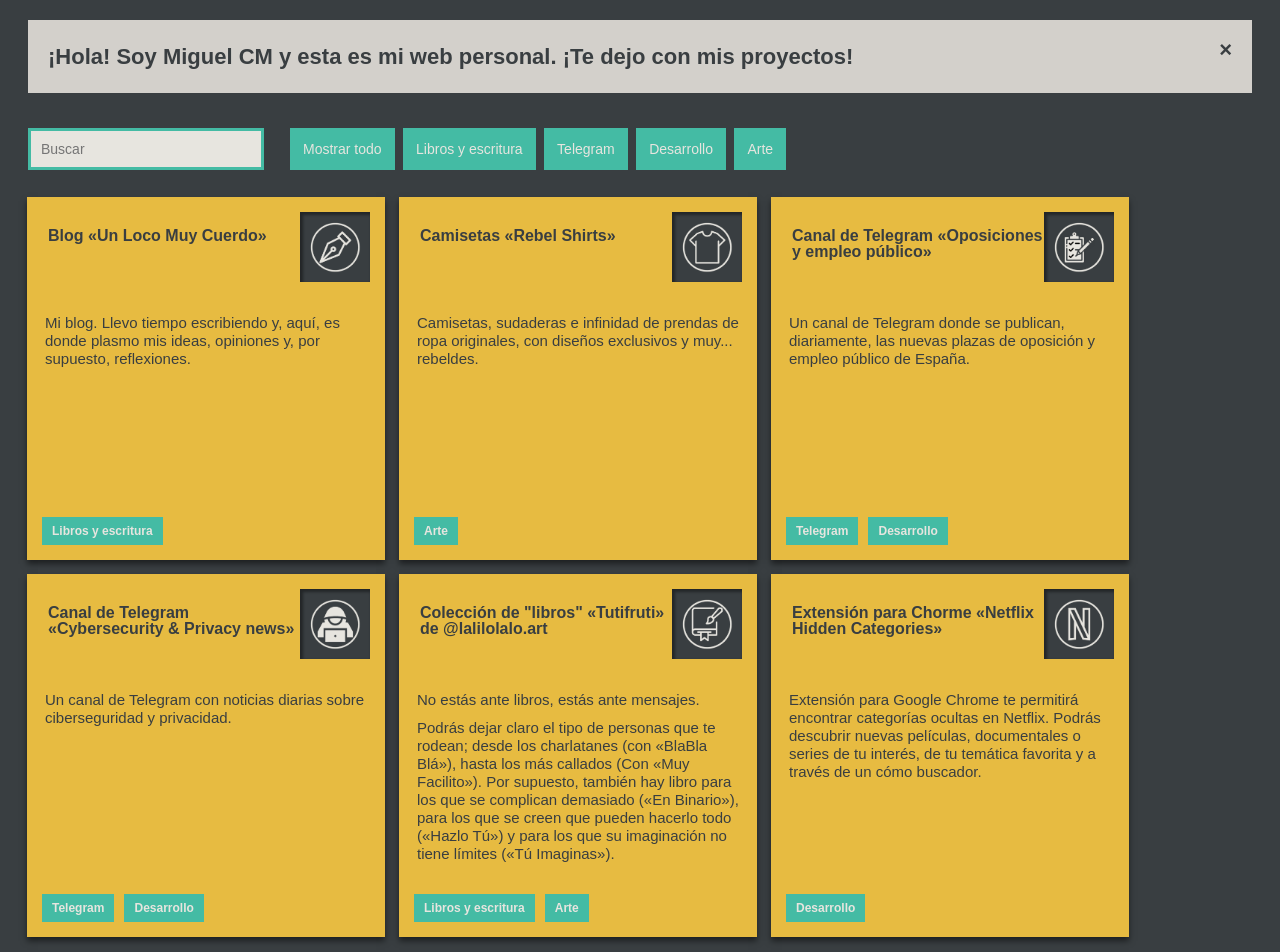
==== index.html @ f56b9d24 "Update index.html" ====
<!doctype html>

<html lang="en">
	<head>
	  	<meta charset="utf-8">
		<meta name="viewport" content="width=device-width, initial-scale=1">
		<title>Miguel CM</title>
		<meta name="description" content="Miguel CM's personal website.">
		<meta name="author" content="Miguel CM">

		<link rel="apple-touch-icon" sizes="57x57" href="assets/images/ico/apple-icon-57x57.png">
		<link rel="apple-touch-icon" sizes="60x60" href="assets/images/ico/apple-icon-60x60.png">
		<link rel="apple-touch-icon" sizes="72x72" href="assets/images/ico/apple-icon-72x72.png">
		<link rel="apple-touch-icon" sizes="76x76" href="assets/images/ico/apple-icon-76x76.png">
		<link rel="apple-touch-icon" sizes="114x114" href="assets/images/ico/apple-icon-114x114.png">
		<link rel="apple-touch-icon" sizes="120x120" href="assets/images/ico/apple-icon-120x120.png">
		<link rel="apple-touch-icon" sizes="144x144" href="assets/images/ico/apple-icon-144x144.png">
		<link rel="apple-touch-icon" sizes="152x152" href="assets/images/ico/apple-icon-152x152.png">
		<link rel="apple-touch-icon" sizes="180x180" href="assets/images/ico/apple-icon-180x180.png">
		<link rel="icon" type="image/png" sizes="192x192"  href="assets/images/ico/android-icon-192x192.png">
		<link rel="icon" type="image/png" sizes="32x32" href="assets/images/ico/favicon-32x32.png">
		<link rel="icon" type="image/png" sizes="96x96" href="assets/images/ico/favicon-96x96.png">
		<link rel="icon" type="image/png" sizes="16x16" href="assets/images/ico/favicon-16x16.png">
		<link rel="stylesheet" href="assets/css/styles.css">
		<link rel="stylesheet" href="assets/css/responsive.css">
		
		<!-- Global site tag (gtag.js) - Google Analytics -->
		<script async src="https://www.googletagmanager.com/gtag/js?id=G-SJKFSLFCMH"></script>
		<script>
		  	window.dataLayer = window.dataLayer || [];
		  	function gtag(){dataLayer.push(arguments);}
		  	gtag('js', new Date());
		  	gtag('config', 'G-SJKFSLFCMH');
		</script>
	</head>

	<body>
	  
		<!-- Top Alert  -->
		<div class="alert info"> <span class="closebtn">&times;</span>  <strong>¡Hola! Soy Miguel CM y esta es mi web personal. ¡Te dejo con mis proyectos!</strong> </div>
	
		<!-- Filtter Button -->
		<div class="container-btn">
			<div class="searchbar">
				<div class="search">
					<input type="text" id="searchinput" onkeyup="searchFunction()" placeholder="Buscar">
				</div>
			</div>
		  
			<div class="buttons">
				<div class="btn-group">
					<button class="button btn-1 btn-2 active" onclick="filterSelection('all')"> Mostrar todo</button>
					<button class="button btn-2" onclick="filterSelection('Libros')"> Libros y escritura</button>
					<button class="button btn-1" onclick="filterSelection('Telegram')"> Telegram</button>
					<!--<button class="button btn-2" onclick="filterSelection('RRSS')"> Redes sociales</button>-->
					<!--<button class="button btn-1 btn-2" onclick="filterSelection('Foto')"> Fotografía</button>-->
					<!--<button class="button" onclick="filterSelection('Docencia')"> Docencia</button>-->
					<button class="button btn-1 btn-2" onclick="filterSelection('Dev')"> Desarrollo</button>
					<button class="button btn-1 btn-2" onclick="filterSelection('Art')"> Arte</button>
					<!--<button class="button" onclick="filterSelection('Otros')"> Otros</button>-->
				</div>
			</div>
		</div>
				
		<!-- Content Card -->
		<div class="container"> 
				
			<a href="http://unlocomuycuerdo.tumblr.com/" target="_blank">
				<div class="item filterDiv Libros">
					<div class="content">
						<div class="imgframe"><img src="assets/images/libros-pluma.png"alt="Flickr Creative Commons"></div>
						<div class="titlediv"><span class="title">Blog «Un Loco Muy Cuerdo»</span></div>
						<p>Mi blog. Llevo tiempo escribiendo y, aquí, es donde plasmo mis ideas, opiniones y, por supuesto, reflexiones.</p>
						</br>
						<div class="tag"><span class="type">Libros y escritura</span></div>
					</div>
			  </div>
			</a> 
				
			<a href="https://www.latostadora.com/rebelshirts/" target="_blank">
				<div class="item filterDiv Art">
					<div class="content">
						<div class="imgframe"><img src="assets/images/other-tshirt.png"alt="GraphicBurger"></div>
						<div class="titlediv"><span class="title">Camisetas «Rebel Shirts»</span></div>
						<p>Camisetas, sudaderas e infinidad de prendas de ropa originales, con diseños exclusivos y muy... rebeldes.</p>
						</br>
						<div class="tag"><span class="type">Arte</span></div>
					</div>
				</div>
			</a> 
				
			<a href="https://t.me/oposicionesES" target="_blank">
				<div class="item filterDiv Telegram Dev">
					<div class="content">
						<div class="imgframe"><img src="assets/images/tg-oposicionesES.png"alt="iconmonstr"></div>
						<div class="titlediv"><span class="title">Canal de Telegram «Oposiciones y empleo público»</span></div>
						<p>Un canal de Telegram donde se publican, diariamente, las nuevas plazas de oposición y empleo público de España.</p>
						</br>
						<div class="tag"><span class="type">Telegram</span><span class="type">Desarrollo</span></div>
					</div>
				</div>
			</a> 

			<a href="https://t.me/cibsecurity" target="_blank">
				<div class="item filterDiv Telegram Dev">
					<div class="content">
						<div class="imgframe"><img src="assets/images/tg-cibsecurity.png"alt="Life of Vids"></div>
						<div class="titlediv"><span class="title">Canal de Telegram «Cybersecurity & Privacy news»</span></div>
						<p>Un canal de Telegram con noticias diarias sobre ciberseguridad y privacidad.</p>
						</br>
						<div class="tag"><span class="type">Telegram</span><span class="type">Desarrollo</span></div>
					</div>
				</div>
			</a> 

			<a href="https://www.amazon.es/s?i=stripbooks&rh=p_27%3ALalilolalo+Art" target="_blank">
				<div class="item filterDiv Libros">
					<div class="content">
						<div class="imgframe"><img src="assets/images/libros-art.png"alt="iconmonstr"></div>
						<div class="titlediv"><span class="title">Colección de "libros" «Tutifruti» de @lalilolalo.art</span></div>
						<p>
							No estás ante libros, estás ante mensajes.
						</p>
						<p>
							Podrás dejar claro el tipo de personas que te rodean; desde los charlatanes (con «BlaBla Blá»), hasta los más callados (Con «Muy Facilito»). Por supuesto, también hay libro para los que se complican demasiado («En Binario»), para los que se creen que pueden hacerlo todo («Hazlo Tú») y para los que su imaginación no tiene límites («Tú Imaginas»).
						</p>
						</br>
						<div class="tag"><span class="type">Libros y escritura</span><span class="type">Arte</span></div>
					</div>
				</div>
			</a>

			<a href="https://chrome.google.com/webstore/detail/netflix-hidden-categories/hdanhaedakbkjeomofnnmbfakoipopdn" target="_blank">
				<div class="item filterDiv Dev">
					<div class="content">
						<div class="imgframe"><img src="assets/images/dev-netflix.png"alt="iconmonstr"></div>
						<div class="titlediv"><span class="title">Extensión para Chorme «Netflix Hidden Categories»</span></div>
						<p>Extensión para Google Chrome te permitirá encontrar categorías ocultas en Netflix. Podrás descubrir nuevas películas, documentales o series de tu interés, de tu temática favorita y a través de un cómo buscador.</p>
						</br>
						<div class="tag"><span class="type">Desarrollo</span></div>
					</div>
				</div>
			</a> 

			<!--
			<a href="https://twitter.com/mglclv" target="_blank">
				<div class="item filterDiv RRSS Docencia">
					<div class="content">
						<div class="imgframe"><img src="assets/images/rrss-twitter.png"alt="Life of Pix"></div>
						<div class="titlediv"><span class="title">Twitter personal</span></div>
						<p>En Twitter hablo sobre ciberseguridad, docencia y cosas interesantes. ¡No te lo pierdas!</p>
						</br>
						<div class="tag"><span class="type">Redes sociales</span><span class="type">Docencia</span></div>
					</div>
				</div>
			</a> 
			
			<a href="https://www.instagram.com/miguelcm/" target="_blank">
				<div class="item filterDiv RRSS Foto">
					<div class="content">
						<div class="imgframe"><img src="assets/images/rrss-instagram.png"alt="YouTube Audio Library"></div>
						<div class="titlediv"><span class="title">Instagram personal</span></div>
						<p>Me gusta mucho la fotografía y escribir, así que en él podrás encontrar una combinación de ambas.</p>
						</br>
						<div class="tag"><span class="type">Redes sociales</span><span class="type">Fotografía</span></div>
					</div>
				</div>
			</a>
			
			<a href="https://github.com/migcm" target="_blank">
				<div class="item filterDiv RRSS Dev">
					<div class="content">
						<div class="imgframe"><img src="assets/images/dev-github.png"alt="YouTube Audio Library"></div>
						<div class="titlediv"><span class="title">Github personal</span></div>
						<p>En Github es donde cuelgo algunos desarrollos. Por ahora, pocos y no muy interesantes, pero... ¡dadme tiempo!</p>
						</br>
						<div class="tag"><span class="type">Redes sociales</span><span class="type">Desarrollo</span></div>
					</div>
				</div>
			</a>
			--> 
	  
		</div>
		<!-- /container -->
		
		<script src="https://ajax.googleapis.com/ajax/libs/jquery/1.9.1/jquery.min.js"></script>
		<script src="assets/js/scripts.js"></script>
	</body>
</html>
---- assets/css/styles.css ----
body {
    font-family: 'Open Sans', sans-serif;
    font-weight: 400;
    line-height: 1.5;
    max-width: 100%;
    overflow: scroll;
	background-color: #393E41;
}
.searchbar .search {
    display: inline-block;
    border: 0px solid #e7e5df;
    padding: 0px;
    transition: all 0.15s ease;
	margin-left: -5px;
	margin-right: 30px;
}
.searchbar input[type=text] {
    font-size: 14px;
    border: 3px solid #44bba4;
    padding: 10px;
    width: 15em;
	margin: 10px 2px 0 0;
	background-color: #e7e5df;
	color: #393e41;
}

/* ##### Buttons ##### */
.btn-group .button {
    background-color: #44bba4;
    color: #e7e5df;
    padding: 12px;
    text-align: center;
    display: inline-block;
    font-size: 14px;
    font-weight: 500;
    cursor: pointer;
    transition: all 0.15s ease;
    border: 1px solid #44bba4;
    margin: 10px 10px 0px -6px;
}
.btn-group {
    display: inline-block;
}
.btn-group .button:hover {
    background-color: #393e41;
    color: #e7e5df;
}
.btn-group .button:active, .btn-group .button:focus {
    background-color: #393e41;
    color: #e7e5df;
}
/* ##### Boxen ##### */
.container {
    display: flex;
    flex-wrap: wrap;
	margin-left: 12px;
}

.container-btn {
    margin: 20px 20px 20px 20px;
    display: flex;
    flex-wrap: wrap;
}
.item {
    max-width: 338px;
    min-height: 338px;
    background-color: #e7bb41;
    float: left;
    margin: 7px;
    position: relative;
    box-shadow: 0px 4px 6px 0 rgba(0,0,0,0.5);
    transition: 0.3s;
    padding: 15px 15px 10px 5px;
	background-color: #E7BB41;
}
.imgframe {
    display: inline-block;
    position: relative;
    width: 70px;
    height: 70px;
    overflow: hidden;
    background: #393e41;
    float: right;
-webkit-box-shadow: inset 2px 2px 3px 1px rgba(0,0,0,0.40);
-moz-box-shadow: inset 2px 2px 3px 1px rgba(0,0,0,0.40);
box-shadow: inset 2px 2px 3px 1px rgba(0,0,0,0.40);
}
.imgframe img {
    width: 75%;
    height: auto;
    position: absolute;
    left: 50%;
    top: 50%;
    -webkit-transform: translate(-50%, -50%);
    -moz-transform: translate(-50%, -50%);
    -ms-transform: translate(-50%, -50%);
    transform: translate(-50%, -50%);
}
.item:hover {
    box-shadow: 0 20px 20px 0 rgba(0,0,0,0.5);
}
.titlediv {
    min-height: 70px;
    display: block;
    line-height: 1em;
    margin: 1em;
}
.title {
    font-size: 1em;
    font-weight: 900;
    color: #393e41;
}
.type {
    font-size: 12px;
    font-weight: 700;
    margin-left: 10px;
    padding: 5px 10px;
    display: inline-block;
    position: flex;
    color: #e7e5df;
    border:0px solid #44bba4;
    background-color: #44bba4;
	transition: opacity 0.6s;
}
.tag {
    bottom: 15px;
    position: absolute;
}
/* ##### Typografie ##### */

p {
    margin: 10px 3px 3px 13px;
    font-size: 15px;
    color: #393e41;
    line-height: 18px;
}
/* ##### Filter ##### */
.filterDiv {
    display: none;
}
.show {
    display: flex;
}
.container-btn {
    margin: 0 0 20px 25px;
    display: flex;
    flex-wrap: wrap;
}
.vl {
    border-left: 1px solid lightgrey;
    height: 30px;
    margin: auto 20px;
	color: #d3d0cb;
	background-color: #d3d0cb;
}

/*top alert*/
.alert {
  padding: 20px;
  background-color: #E7BB41;
  color: #393e41;
  opacity: 1;
  font-size: 22px;
  transition: opacity 0.6s;
  margin: 20px 20px 25px 20px;
}
.alert.info {background-color: #d3d0cb;}
.closebtn {
  margin-left: 20px;
  color: #393e41;
  font-weight: bold;
  float: right;
  font-size: 22px;
  line-height: 20px;
  cursor: pointer;
  transition: 0.3s;
}
.img-alert{
	width: 30px;
}

.closebtn:hover {
  color: #393e41;
}
---- assets/css/responsive.css ----
/********************************************************/
/* Max-Width 1200PX     *********************************/
/********************************************************/
@media (max-width: 1200px) {
    /*Start Filter Button */
    .container-btn {
        display: block;
        margin: auto 20px;
        overflow: hidden;
    }

    .searchbar .search {
        display: flex;
        margin: 0px;
        text-align: center;
    }

    .searchbar input[type=text] {
        width: 100%;
        margin: 0;
    }

    .btn-group .button {
        padding: 10px;
        font-size: 14px;
        width: 32%;
        display: block;
        margin-left: 0px;
        float: left;
        margin-right: 0px;
    }

    .btn-group .button.btn-2 {
        margin-right: 2%;
    }

    .btn-group {
        display: block;
        margin-top: 10px;
    }
    /*End Filter Button */

    /* Start Content Card */
    .container {
        display: block;
        margin-left: 0;
        margin-top: 20px;
    }

    .item.filterDiv {
        max-width: 45%;
        min-height: 250px;
        margin: 10px;
        margin-left: 2%;
        margin-bottom: 20px;
    }

    /* End Content Card */

}


/********************************************************/
/* Min-Width 993PX     **********************************/
/********************************************************/
@media (min-width: 992px) {

}



/********************************************************/
/* Max-Width 991PX     **********************************/
/********************************************************/
@media (max-width: 991px) {

    /*Start Filter Button */
    .container-btn {
        display: block;
        margin: auto 20px;
        overflow: hidden;
    }

    .searchbar .search {
        display: flex;
        margin: 0px;
        text-align: center;
    }

    .searchbar input[type=text] {
        width: 100%;
        margin: 0;
    }

    .btn-group .button {
        padding: 10px;
        font-size: 14px;
        width: 32%;
        display: block;
        margin-left: 0px;
        float: left;
        margin-right: 0px;
    }

    .btn-group .button.btn-2 {
        margin-right: 2%;
    }

    .btn-group {
        display: block;
        margin-top: 10px;
    }
    /*End Filter Button */

    /* Start Content Card */
    .container {
        display: block;
        margin-left: 0;
        margin-top: 20px;
    }

    .item.filterDiv {
        max-width: 43%;
        min-height: 250px;
        margin: 10px;
        margin-left: 3%;
        margin-bottom: 20px;
    }

    /* End Content Card */


}


/********************************************************/
/* Max-Width 767PX     **********************************/
/********************************************************/
@media (max-width: 767px) {

 
    /*Start Filter Button */
    .container-btn {
        display: block;
        margin: auto 20px;
        overflow: hidden;
    }

    .searchbar .search {
        display: flex;
        margin: 0px;
        text-align: center;
    }

    .searchbar input[type=text] {
        width: 100%;
        margin: 0;
    }

    .btn-group .button {
        padding: 10px;
        font-size: 14px;
        width: 32%;
        display: block;
        margin-left: 0px;
        float: left;
        margin-right: 0px;
    }

    .btn-group .button.btn-2 {
        margin-right: 2%;
    }

    .btn-group {
        display: block;
        margin-top: 10px;
    }
    /*End Filter Button */

    /* Start Content Card */
    .container {
        display: block;
        margin-left: 0;
        margin-top: 20px;
    }

    .item.filterDiv {
        max-width: 41%;
        min-height: 280px;
        margin: 10px;
        margin-left: 3%;
        margin-bottom: 20px;
    }

    /* End Content Card */
	
}



/********************************************************/
/* Max-Width 576PX     **********************************/
/********************************************************/
@media (max-width: 576px) {
    
    /*Start Top Alert */
    .alert.info {
    }

    .alert {
        padding: 15px;
        font-size: 20px;
        margin: 20px;
    }

    .closebtn {
        font-size: 30px;
        line-height: 16px;
        margin-top: 5px;
    }
    /* End Top Alert */

    /*Start Filter Button */
    .container-btn {
        display: block;
        margin: auto 20px;
    }

    .searchbar .search {
        display: flex;
        margin: 0px;
        text-align: center;
    }

    .searchbar input[type=text] {
        width: 100%;
        margin: 0;
        padding: 15px;
    }

    .btn-group .button {
        padding: 14px 0;
        font-size: 15px;
        width: 48%;
        display: block;
        margin-left: 0px;
        float: left;
        margin-right: 0px;
    }

    .btn-group .button.btn-1 {
        margin-right: 4%!important;
    }

    .btn-group .button.btn-2 {
        margin-right: 0%;
    }

    .btn-group {
        display: block;
        margin-top: 10px;
    }
    /*End Filter Button */

    /* Start Content Card */
    .container {
        display: block;
        margin-left: 0;
    }

    .item.filterDiv {
        margin: 10px 20px;
        max-width: 100%;
        min-height: 100%;
    }

    .tag {
        bottom: 10px;
        position: relative;
    }

    .type {
        padding: 10px 10px;
        font-size: 14px;
    }

    /* .imgframe img {
        width: 60%;
    }

    .imgframe {
        width: 60px;
        height: 60px;
    } */

    .titlediv {
        min-height: 60px;
    }

    .item.filterDiv.Libros{
        margin-top: 20px;
    }

    p {
        font-size: 17px;
        line-height: 22px;
    }

    .title {
        font-size: 20px;
    }

    /* End Content Card */

}
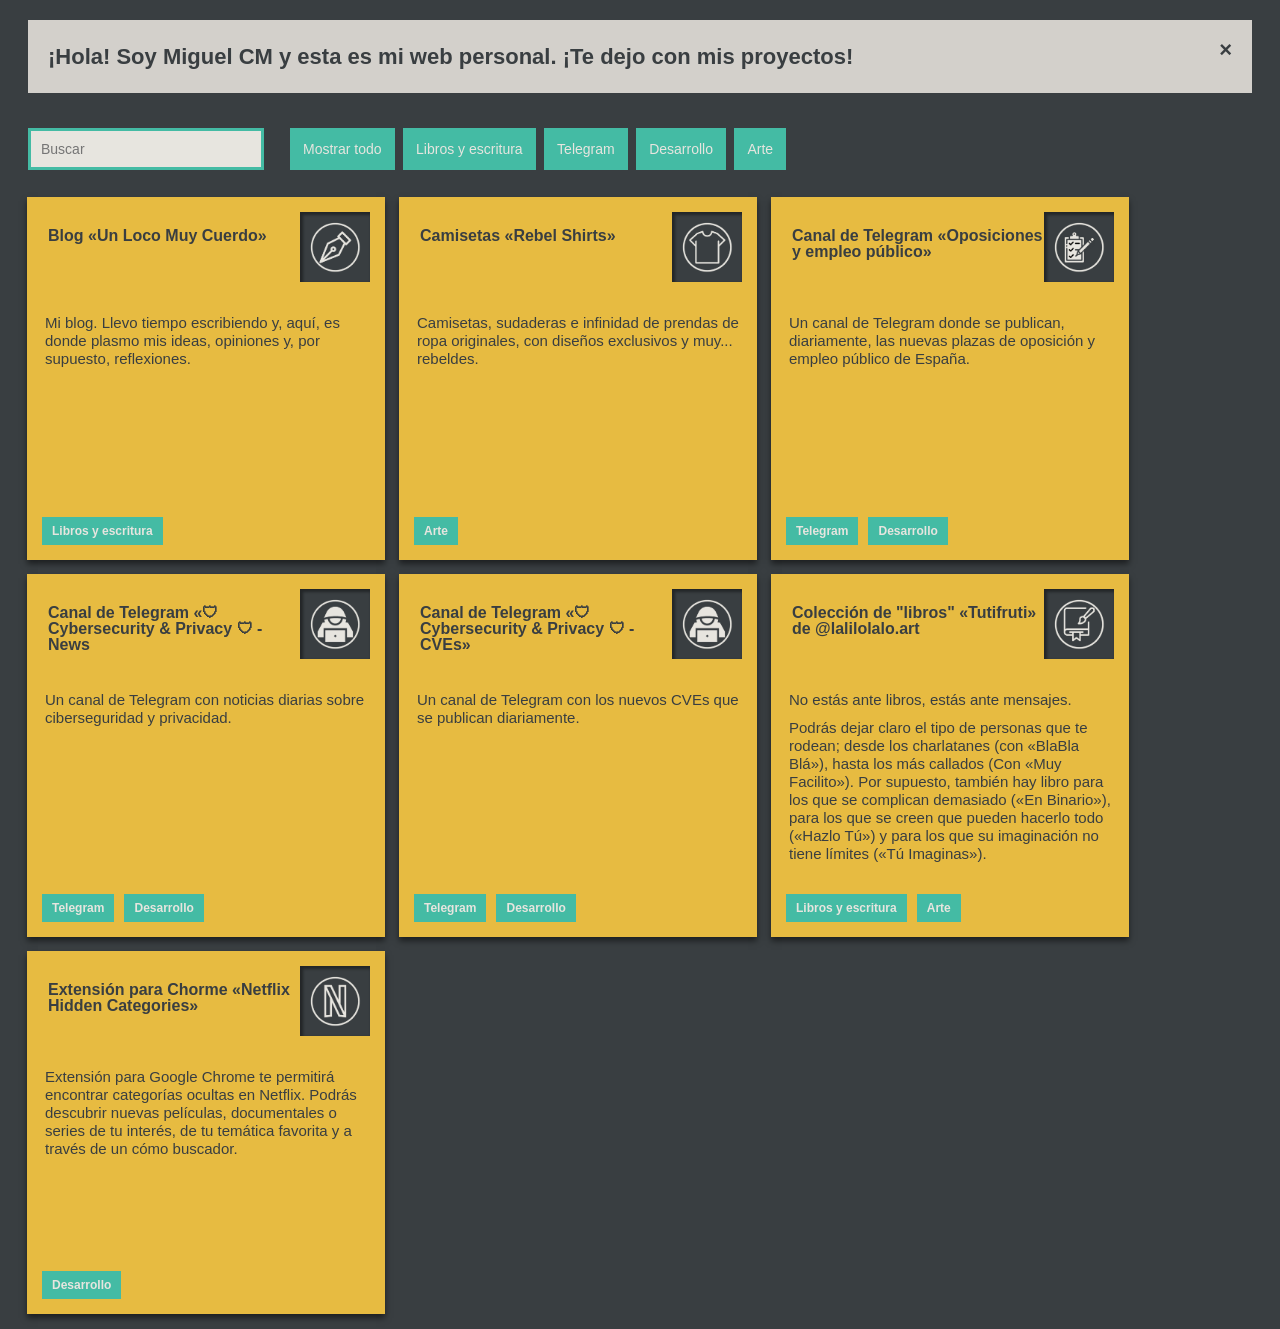
==== commit 31a056cd: "Updated" ====
--- a/index.html
+++ b/index.html
@@ -105,13 +105,25 @@
 				<div class="item filterDiv Telegram Dev">
 					<div class="content">
 						<div class="imgframe"><img src="assets/images/tg-cibsecurity.png"alt="Life of Vids"></div>
-						<div class="titlediv"><span class="title">Canal de Telegram «Cybersecurity & Privacy news»</span></div>
+						<div class="titlediv"><span class="title">Canal de Telegram «🛡 Cybersecurity & Privacy 🛡 - News</span></div>
 						<p>Un canal de Telegram con noticias diarias sobre ciberseguridad y privacidad.</p>
 						</br>
 						<div class="tag"><span class="type">Telegram</span><span class="type">Desarrollo</span></div>
 					</div>
 				</div>
 			</a> 
+
+			<a href="https://t.me/cibsecurity_CVEs" target="_blank">
+				<div class="item filterDiv Telegram Dev">
+					<div class="content">
+						<div class="imgframe"><img src="assets/images/tg-cibsecurity.png"alt="Life of Vids"></div>
+						<div class="titlediv"><span class="title">Canal de Telegram «🛡 Cybersecurity & Privacy 🛡 - CVEs»</span></div>
+						<p>Un canal de Telegram con los nuevos CVEs que se publican diariamente.</p>
+						</br>
+						<div class="tag"><span class="type">Telegram</span><span class="type">Desarrollo</span></div>
+					</div>
+				</div>
+			</a>
 
 			<a href="https://www.amazon.es/s?i=stripbooks&rh=p_27%3ALalilolalo+Art" target="_blank">
 				<div class="item filterDiv Libros">
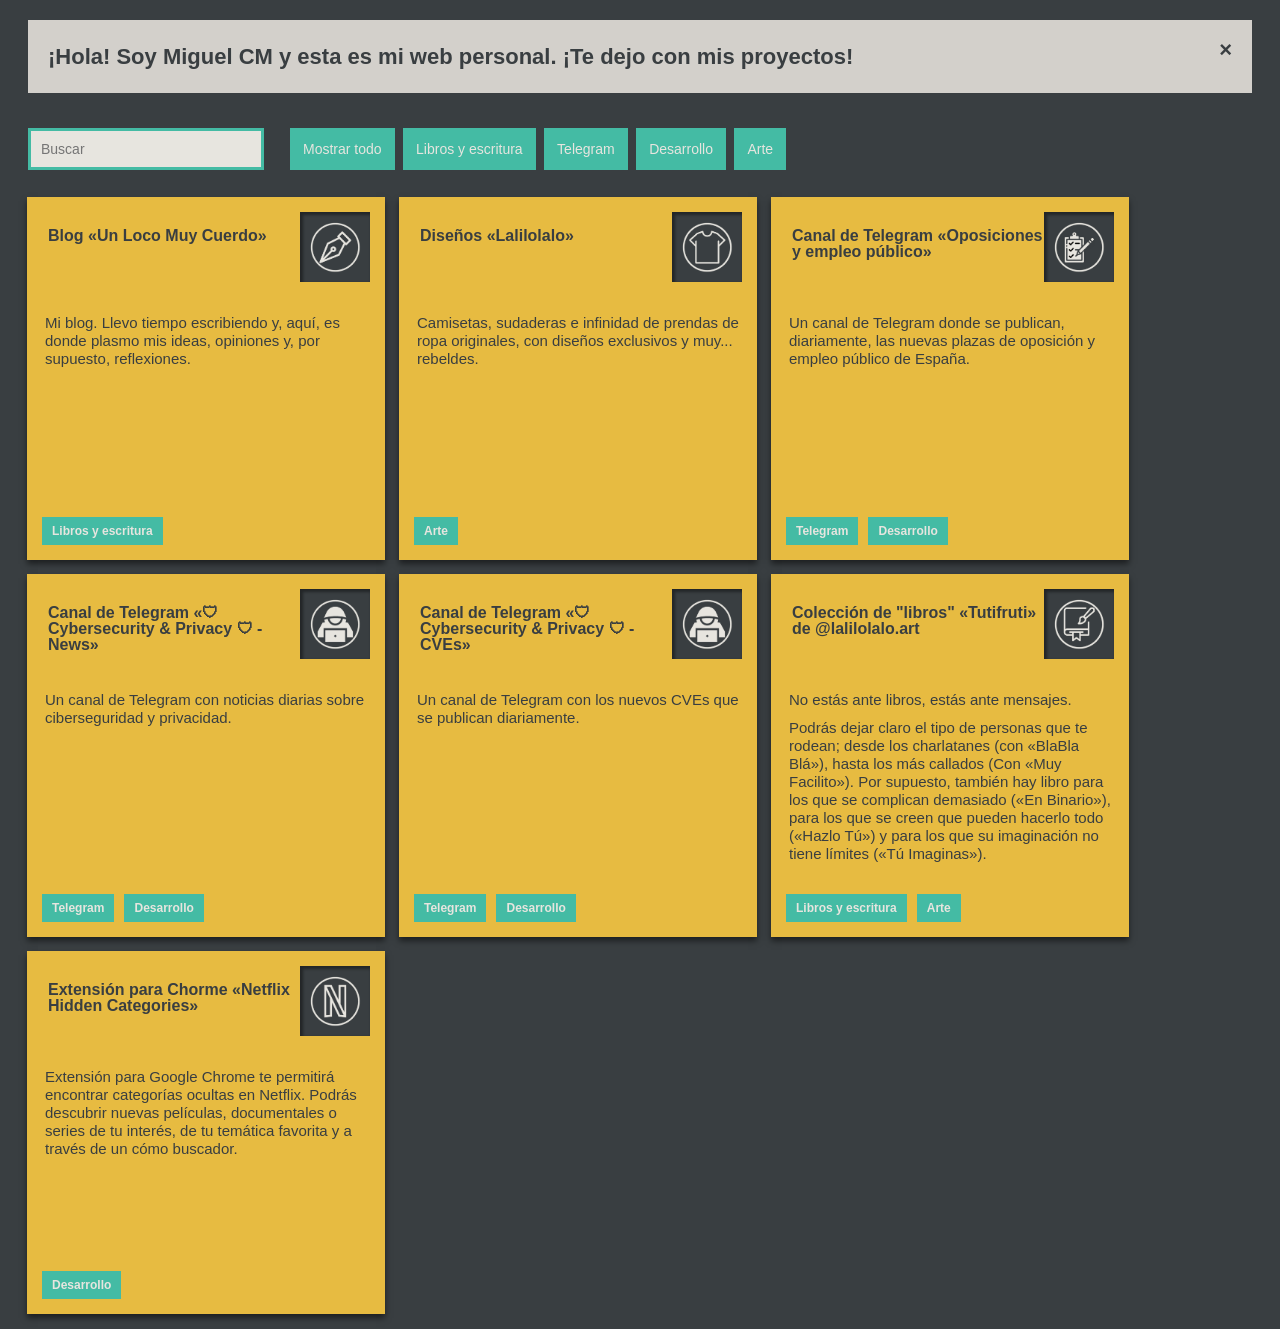
==== commit 17b5190a: "." ====
--- a/index.html
+++ b/index.html
@@ -77,11 +77,11 @@
 			  </div>
 			</a> 
 				
-			<a href="https://www.latostadora.com/rebelshirts/" target="_blank">
+			<a href="https://www.redbubble.com/es/people/lalilolaloArt" target="_blank">
 				<div class="item filterDiv Art">
 					<div class="content">
 						<div class="imgframe"><img src="assets/images/other-tshirt.png"alt="GraphicBurger"></div>
-						<div class="titlediv"><span class="title">Camisetas «Rebel Shirts»</span></div>
+						<div class="titlediv"><span class="title">Diseños «Lalilolalo»</span></div>
 						<p>Camisetas, sudaderas e infinidad de prendas de ropa originales, con diseños exclusivos y muy... rebeldes.</p>
 						</br>
 						<div class="tag"><span class="type">Arte</span></div>
@@ -105,7 +105,7 @@
 				<div class="item filterDiv Telegram Dev">
 					<div class="content">
 						<div class="imgframe"><img src="assets/images/tg-cibsecurity.png"alt="Life of Vids"></div>
-						<div class="titlediv"><span class="title">Canal de Telegram «🛡 Cybersecurity & Privacy 🛡 - News</span></div>
+						<div class="titlediv"><span class="title">Canal de Telegram «🛡 Cybersecurity & Privacy 🛡 - News»</span></div>
 						<p>Un canal de Telegram con noticias diarias sobre ciberseguridad y privacidad.</p>
 						</br>
 						<div class="tag"><span class="type">Telegram</span><span class="type">Desarrollo</span></div>
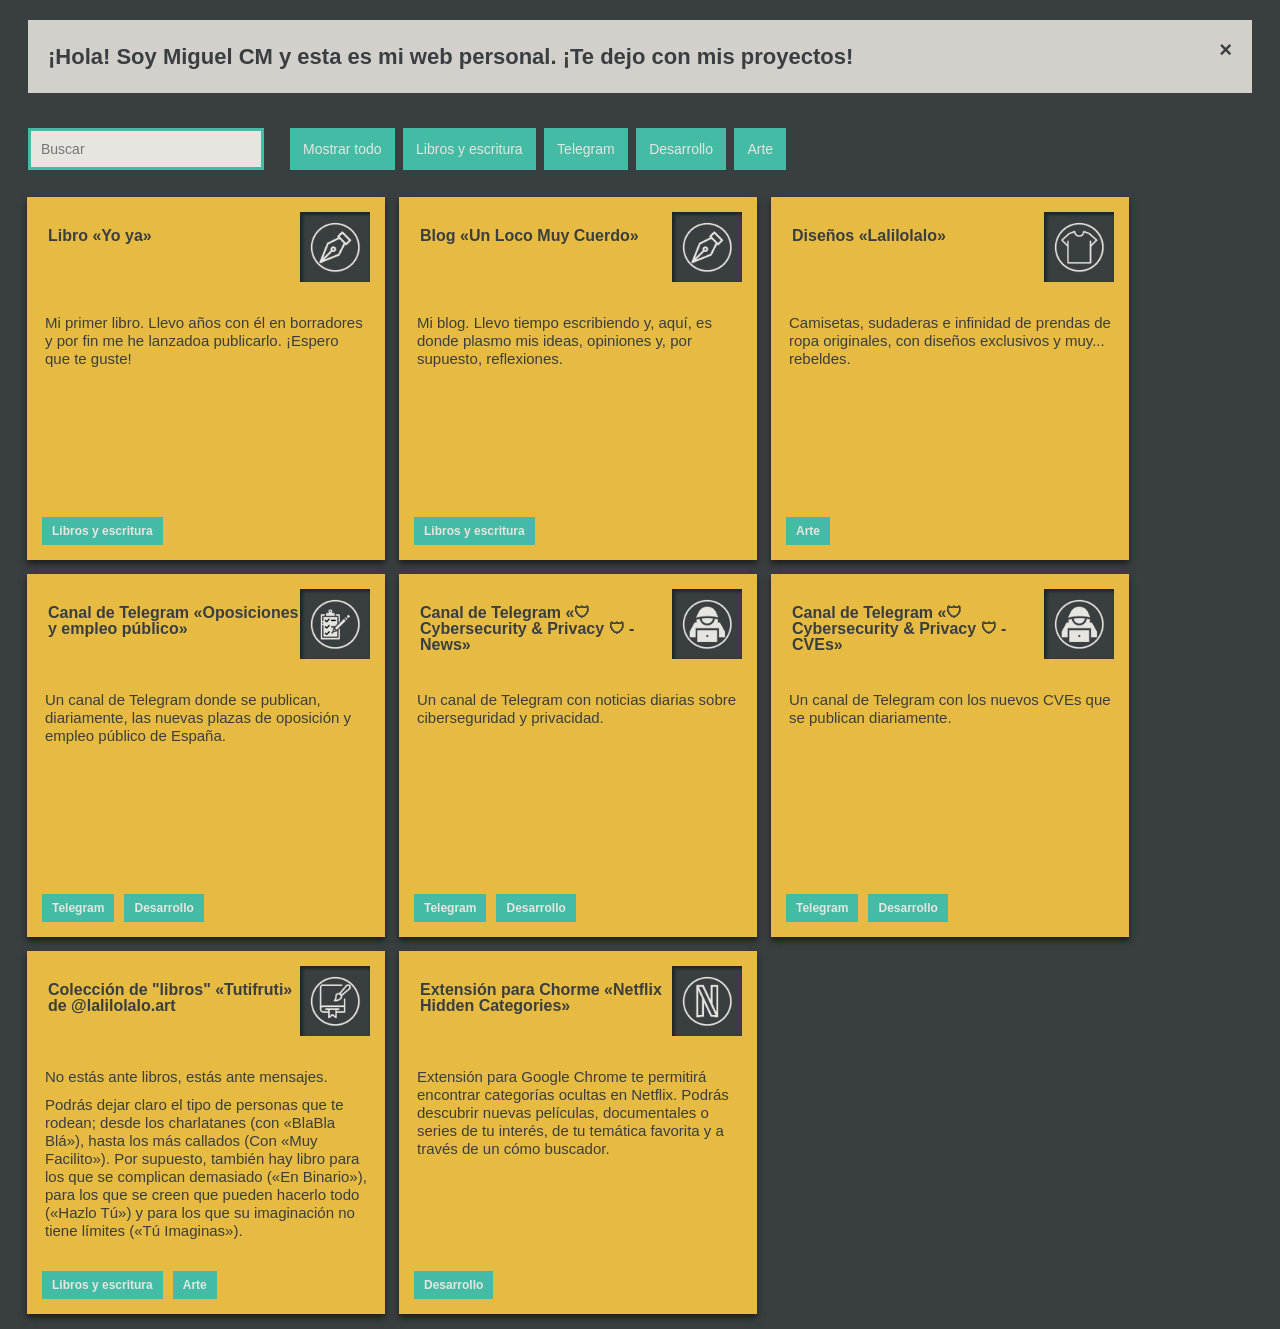
==== commit c9b9d7f6: "Update index.html" ====
--- a/index.html
+++ b/index.html
@@ -64,8 +64,20 @@
 				
 		<!-- Content Card -->
 		<div class="container"> 
-				
-			<a href="http://unlocomuycuerdo.tumblr.com/" target="_blank">
+
+			<a href="http://miguelcm.es/yo-ya/" target="_blank">
+				<div class="item filterDiv Libros">
+					<div class="content">
+						<div class="imgframe"><img src="assets/images/libros-pluma.png"alt="Flickr Creative Commons"></div>
+						<div class="titlediv"><span class="title">Libro «Yo ya»</span></div>
+						<p>Mi primer libro. Llevo años con él en borradores y por fin me he lanzadoa  publicarlo. ¡Espero que te guste!</p>
+						</br>
+						<div class="tag"><span class="type">Libros y escritura</span></div>
+					</div>
+			  </div>
+			</a>
+			
+			<a href="https://unlocomuycuerdo.tumblr.com/" target="_blank">
 				<div class="item filterDiv Libros">
 					<div class="content">
 						<div class="imgframe"><img src="assets/images/libros-pluma.png"alt="Flickr Creative Commons"></div>
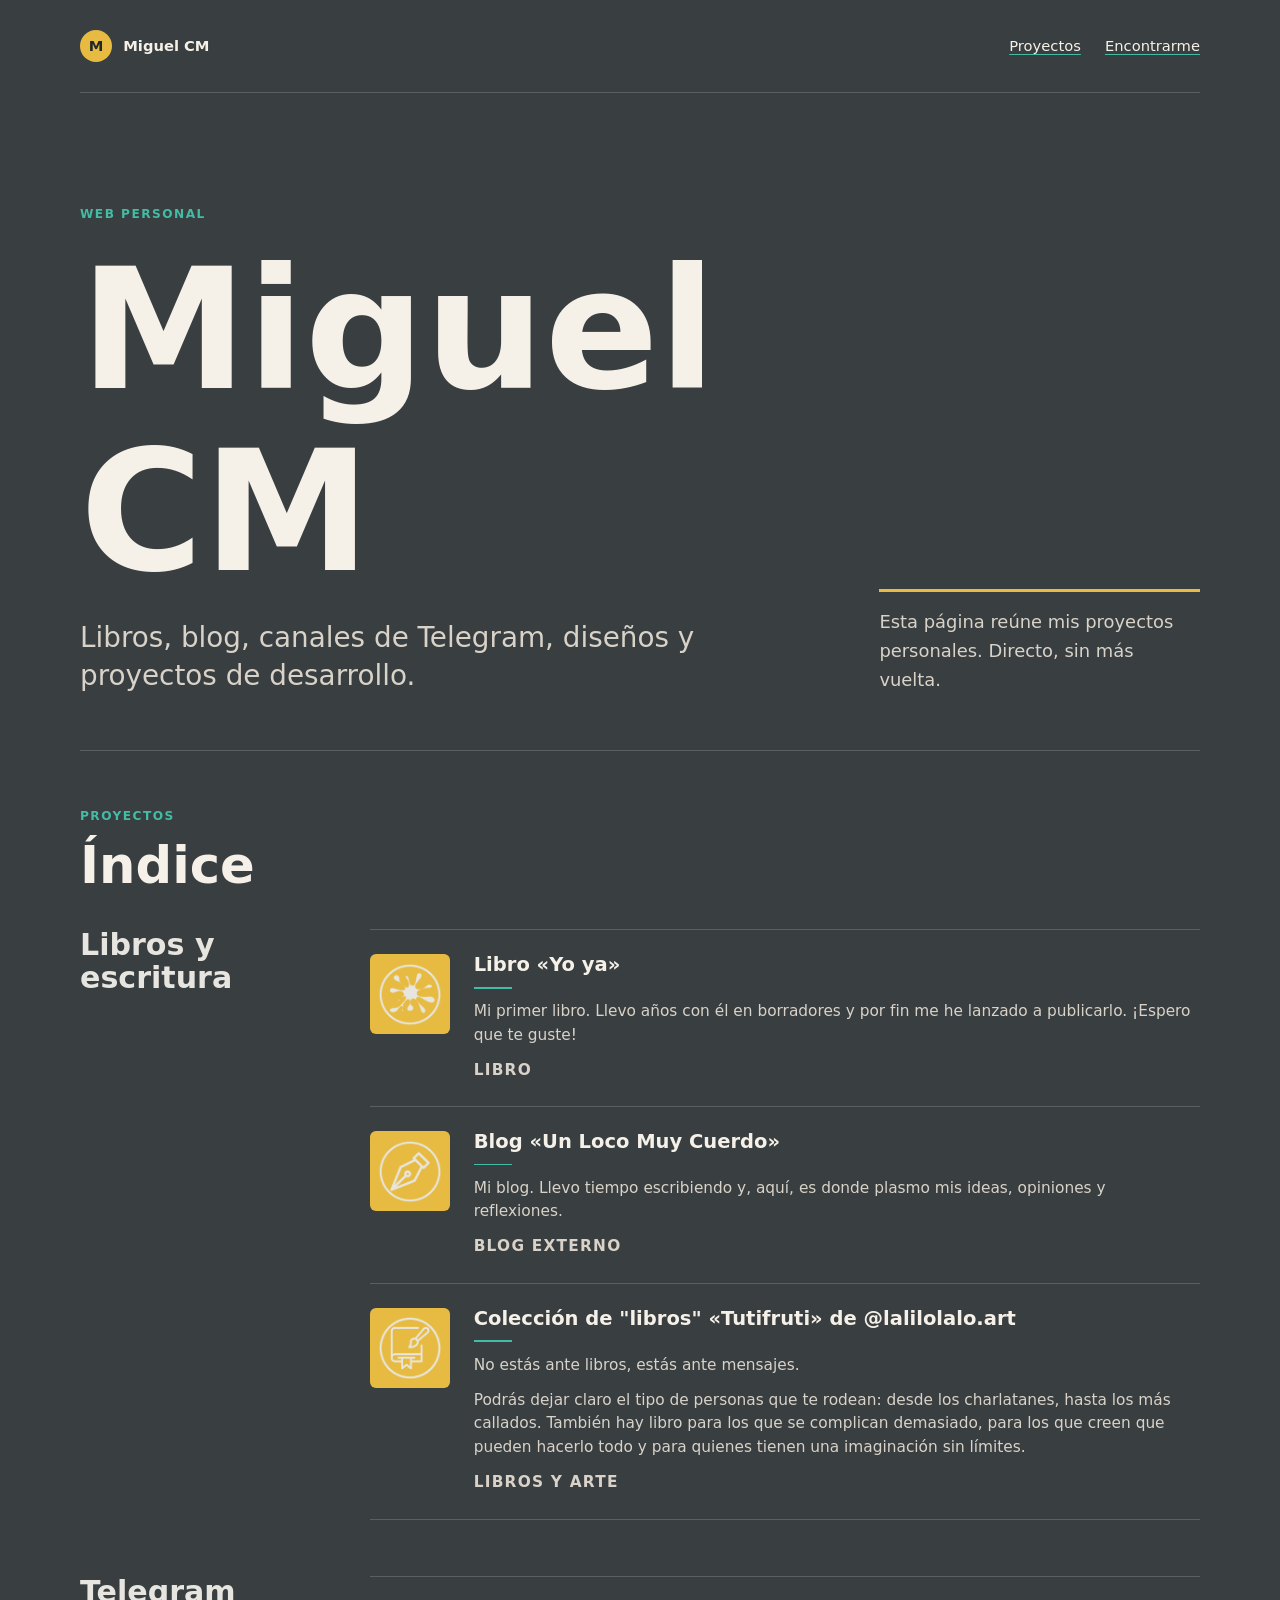
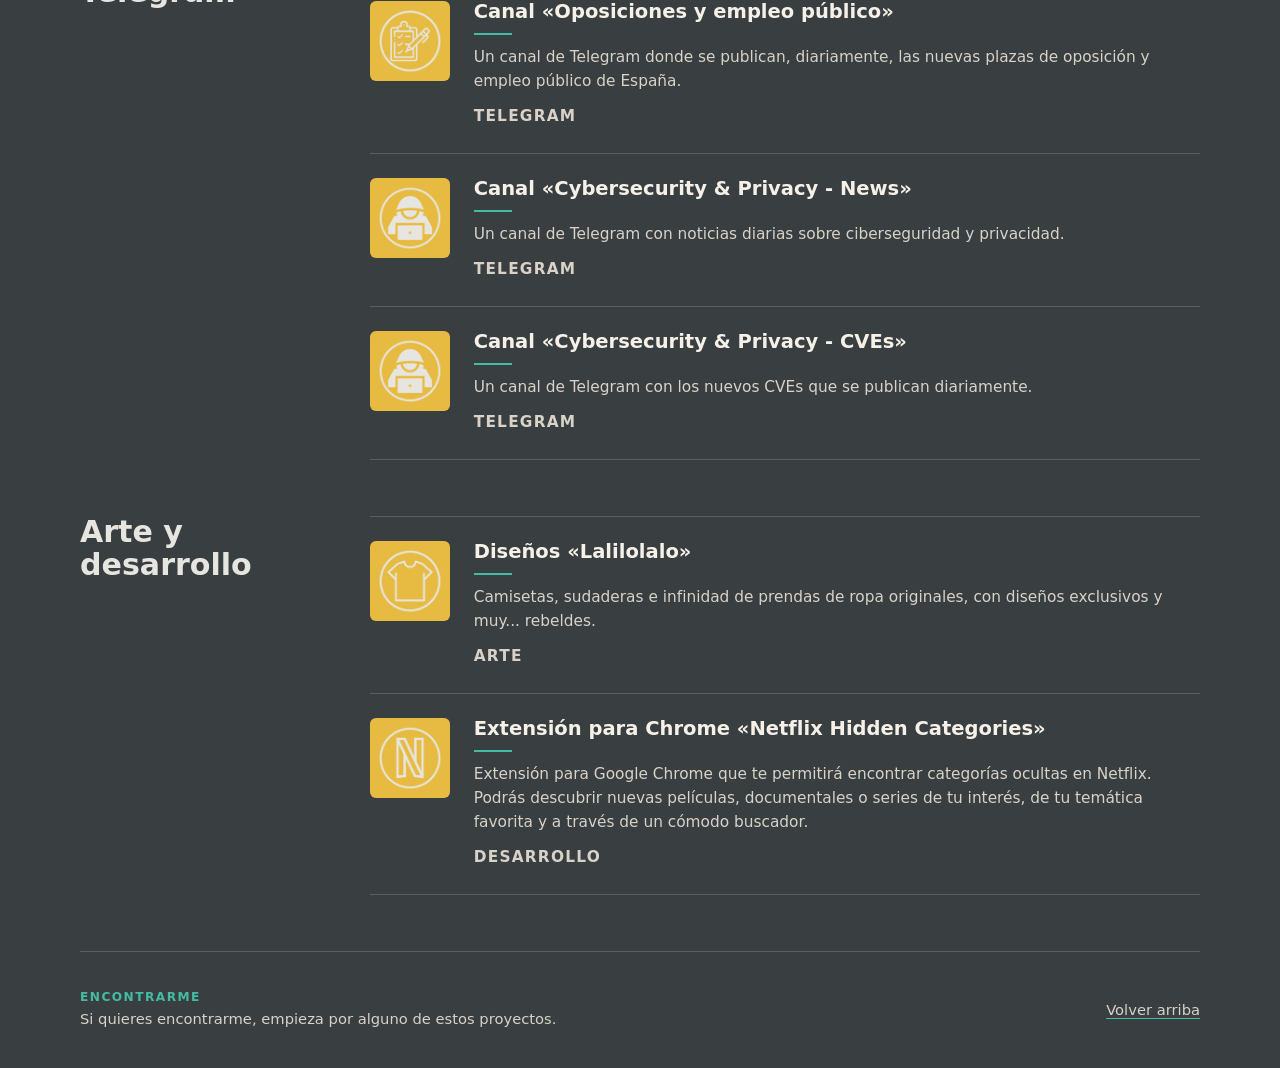
==== commit be1863f0: "Complete website redesign" ====
--- a/index.html
+++ b/index.html
@@ -1,213 +1,219 @@
 <!doctype html>
-
-<html lang="en">
-	<head>
-	  	<meta charset="utf-8">
-		<meta name="viewport" content="width=device-width, initial-scale=1">
-		<title>Miguel CM</title>
-		<meta name="description" content="Miguel CM's personal website.">
-		<meta name="author" content="Miguel CM">
-
-		<link rel="apple-touch-icon" sizes="57x57" href="assets/images/ico/apple-icon-57x57.png">
-		<link rel="apple-touch-icon" sizes="60x60" href="assets/images/ico/apple-icon-60x60.png">
-		<link rel="apple-touch-icon" sizes="72x72" href="assets/images/ico/apple-icon-72x72.png">
-		<link rel="apple-touch-icon" sizes="76x76" href="assets/images/ico/apple-icon-76x76.png">
-		<link rel="apple-touch-icon" sizes="114x114" href="assets/images/ico/apple-icon-114x114.png">
-		<link rel="apple-touch-icon" sizes="120x120" href="assets/images/ico/apple-icon-120x120.png">
-		<link rel="apple-touch-icon" sizes="144x144" href="assets/images/ico/apple-icon-144x144.png">
-		<link rel="apple-touch-icon" sizes="152x152" href="assets/images/ico/apple-icon-152x152.png">
-		<link rel="apple-touch-icon" sizes="180x180" href="assets/images/ico/apple-icon-180x180.png">
-		<link rel="icon" type="image/png" sizes="192x192"  href="assets/images/ico/android-icon-192x192.png">
-		<link rel="icon" type="image/png" sizes="32x32" href="assets/images/ico/favicon-32x32.png">
-		<link rel="icon" type="image/png" sizes="96x96" href="assets/images/ico/favicon-96x96.png">
-		<link rel="icon" type="image/png" sizes="16x16" href="assets/images/ico/favicon-16x16.png">
-		<link rel="stylesheet" href="assets/css/styles.css">
-		<link rel="stylesheet" href="assets/css/responsive.css">
-		
-		<!-- Global site tag (gtag.js) - Google Analytics -->
-		<script async src="https://www.googletagmanager.com/gtag/js?id=G-SJKFSLFCMH"></script>
-		<script>
-		  	window.dataLayer = window.dataLayer || [];
-		  	function gtag(){dataLayer.push(arguments);}
-		  	gtag('js', new Date());
-		  	gtag('config', 'G-SJKFSLFCMH');
-		</script>
-	</head>
-
-	<body>
-	  
-		<!-- Top Alert  -->
-		<div class="alert info"> <span class="closebtn">&times;</span>  <strong>¡Hola! Soy Miguel CM y esta es mi web personal. ¡Te dejo con mis proyectos!</strong> </div>
-	
-		<!-- Filtter Button -->
-		<div class="container-btn">
-			<div class="searchbar">
-				<div class="search">
-					<input type="text" id="searchinput" onkeyup="searchFunction()" placeholder="Buscar">
-				</div>
-			</div>
-		  
-			<div class="buttons">
-				<div class="btn-group">
-					<button class="button btn-1 btn-2 active" onclick="filterSelection('all')"> Mostrar todo</button>
-					<button class="button btn-2" onclick="filterSelection('Libros')"> Libros y escritura</button>
-					<button class="button btn-1" onclick="filterSelection('Telegram')"> Telegram</button>
-					<!--<button class="button btn-2" onclick="filterSelection('RRSS')"> Redes sociales</button>-->
-					<!--<button class="button btn-1 btn-2" onclick="filterSelection('Foto')"> Fotografía</button>-->
-					<!--<button class="button" onclick="filterSelection('Docencia')"> Docencia</button>-->
-					<button class="button btn-1 btn-2" onclick="filterSelection('Dev')"> Desarrollo</button>
-					<button class="button btn-1 btn-2" onclick="filterSelection('Art')"> Arte</button>
-					<!--<button class="button" onclick="filterSelection('Otros')"> Otros</button>-->
-				</div>
-			</div>
-		</div>
-				
-		<!-- Content Card -->
-		<div class="container"> 
-
-			<a href="http://miguelcm.es/yo-ya/" target="_blank">
-				<div class="item filterDiv Libros">
-					<div class="content">
-						<div class="imgframe"><img src="assets/images/libros-pluma.png"alt="Flickr Creative Commons"></div>
-						<div class="titlediv"><span class="title">Libro «Yo ya»</span></div>
-						<p>Mi primer libro. Llevo años con él en borradores y por fin me he lanzadoa  publicarlo. ¡Espero que te guste!</p>
-						</br>
-						<div class="tag"><span class="type">Libros y escritura</span></div>
-					</div>
-			  </div>
-			</a>
-			
-			<a href="https://unlocomuycuerdo.tumblr.com/" target="_blank">
-				<div class="item filterDiv Libros">
-					<div class="content">
-						<div class="imgframe"><img src="assets/images/libros-pluma.png"alt="Flickr Creative Commons"></div>
-						<div class="titlediv"><span class="title">Blog «Un Loco Muy Cuerdo»</span></div>
-						<p>Mi blog. Llevo tiempo escribiendo y, aquí, es donde plasmo mis ideas, opiniones y, por supuesto, reflexiones.</p>
-						</br>
-						<div class="tag"><span class="type">Libros y escritura</span></div>
-					</div>
-			  </div>
-			</a> 
-				
-			<a href="https://www.redbubble.com/es/people/lalilolaloArt" target="_blank">
-				<div class="item filterDiv Art">
-					<div class="content">
-						<div class="imgframe"><img src="assets/images/other-tshirt.png"alt="GraphicBurger"></div>
-						<div class="titlediv"><span class="title">Diseños «Lalilolalo»</span></div>
-						<p>Camisetas, sudaderas e infinidad de prendas de ropa originales, con diseños exclusivos y muy... rebeldes.</p>
-						</br>
-						<div class="tag"><span class="type">Arte</span></div>
-					</div>
-				</div>
-			</a> 
-				
-			<a href="https://t.me/oposicionesES" target="_blank">
-				<div class="item filterDiv Telegram Dev">
-					<div class="content">
-						<div class="imgframe"><img src="assets/images/tg-oposicionesES.png"alt="iconmonstr"></div>
-						<div class="titlediv"><span class="title">Canal de Telegram «Oposiciones y empleo público»</span></div>
-						<p>Un canal de Telegram donde se publican, diariamente, las nuevas plazas de oposición y empleo público de España.</p>
-						</br>
-						<div class="tag"><span class="type">Telegram</span><span class="type">Desarrollo</span></div>
-					</div>
-				</div>
-			</a> 
-
-			<a href="https://t.me/cibsecurity" target="_blank">
-				<div class="item filterDiv Telegram Dev">
-					<div class="content">
-						<div class="imgframe"><img src="assets/images/tg-cibsecurity.png"alt="Life of Vids"></div>
-						<div class="titlediv"><span class="title">Canal de Telegram «🛡 Cybersecurity & Privacy 🛡 - News»</span></div>
-						<p>Un canal de Telegram con noticias diarias sobre ciberseguridad y privacidad.</p>
-						</br>
-						<div class="tag"><span class="type">Telegram</span><span class="type">Desarrollo</span></div>
-					</div>
-				</div>
-			</a> 
-
-			<a href="https://t.me/cibsecurity_CVEs" target="_blank">
-				<div class="item filterDiv Telegram Dev">
-					<div class="content">
-						<div class="imgframe"><img src="assets/images/tg-cibsecurity.png"alt="Life of Vids"></div>
-						<div class="titlediv"><span class="title">Canal de Telegram «🛡 Cybersecurity & Privacy 🛡 - CVEs»</span></div>
-						<p>Un canal de Telegram con los nuevos CVEs que se publican diariamente.</p>
-						</br>
-						<div class="tag"><span class="type">Telegram</span><span class="type">Desarrollo</span></div>
-					</div>
-				</div>
-			</a>
-
-			<a href="https://www.amazon.es/s?i=stripbooks&rh=p_27%3ALalilolalo+Art" target="_blank">
-				<div class="item filterDiv Libros">
-					<div class="content">
-						<div class="imgframe"><img src="assets/images/libros-art.png"alt="iconmonstr"></div>
-						<div class="titlediv"><span class="title">Colección de "libros" «Tutifruti» de @lalilolalo.art</span></div>
-						<p>
-							No estás ante libros, estás ante mensajes.
-						</p>
-						<p>
-							Podrás dejar claro el tipo de personas que te rodean; desde los charlatanes (con «BlaBla Blá»), hasta los más callados (Con «Muy Facilito»). Por supuesto, también hay libro para los que se complican demasiado («En Binario»), para los que se creen que pueden hacerlo todo («Hazlo Tú») y para los que su imaginación no tiene límites («Tú Imaginas»).
-						</p>
-						</br>
-						<div class="tag"><span class="type">Libros y escritura</span><span class="type">Arte</span></div>
-					</div>
-				</div>
-			</a>
-
-			<a href="https://chrome.google.com/webstore/detail/netflix-hidden-categories/hdanhaedakbkjeomofnnmbfakoipopdn" target="_blank">
-				<div class="item filterDiv Dev">
-					<div class="content">
-						<div class="imgframe"><img src="assets/images/dev-netflix.png"alt="iconmonstr"></div>
-						<div class="titlediv"><span class="title">Extensión para Chorme «Netflix Hidden Categories»</span></div>
-						<p>Extensión para Google Chrome te permitirá encontrar categorías ocultas en Netflix. Podrás descubrir nuevas películas, documentales o series de tu interés, de tu temática favorita y a través de un cómo buscador.</p>
-						</br>
-						<div class="tag"><span class="type">Desarrollo</span></div>
-					</div>
-				</div>
-			</a> 
-
-			<!--
-			<a href="https://twitter.com/mglclv" target="_blank">
-				<div class="item filterDiv RRSS Docencia">
-					<div class="content">
-						<div class="imgframe"><img src="assets/images/rrss-twitter.png"alt="Life of Pix"></div>
-						<div class="titlediv"><span class="title">Twitter personal</span></div>
-						<p>En Twitter hablo sobre ciberseguridad, docencia y cosas interesantes. ¡No te lo pierdas!</p>
-						</br>
-						<div class="tag"><span class="type">Redes sociales</span><span class="type">Docencia</span></div>
-					</div>
-				</div>
-			</a> 
-			
-			<a href="https://www.instagram.com/miguelcm/" target="_blank">
-				<div class="item filterDiv RRSS Foto">
-					<div class="content">
-						<div class="imgframe"><img src="assets/images/rrss-instagram.png"alt="YouTube Audio Library"></div>
-						<div class="titlediv"><span class="title">Instagram personal</span></div>
-						<p>Me gusta mucho la fotografía y escribir, así que en él podrás encontrar una combinación de ambas.</p>
-						</br>
-						<div class="tag"><span class="type">Redes sociales</span><span class="type">Fotografía</span></div>
-					</div>
-				</div>
-			</a>
-			
-			<a href="https://github.com/migcm" target="_blank">
-				<div class="item filterDiv RRSS Dev">
-					<div class="content">
-						<div class="imgframe"><img src="assets/images/dev-github.png"alt="YouTube Audio Library"></div>
-						<div class="titlediv"><span class="title">Github personal</span></div>
-						<p>En Github es donde cuelgo algunos desarrollos. Por ahora, pocos y no muy interesantes, pero... ¡dadme tiempo!</p>
-						</br>
-						<div class="tag"><span class="type">Redes sociales</span><span class="type">Desarrollo</span></div>
-					</div>
-				</div>
-			</a>
-			--> 
-	  
-		</div>
-		<!-- /container -->
-		
-		<script src="https://ajax.googleapis.com/ajax/libs/jquery/1.9.1/jquery.min.js"></script>
-		<script src="assets/js/scripts.js"></script>
-	</body>
+<html lang="es">
+  <head>
+    <meta charset="utf-8">
+    <meta name="viewport" content="width=device-width, initial-scale=1">
+    <title>Miguel CM | Proyectos personales</title>
+    <meta name="description" content="Web personal de Miguel CM: libro, blog, canales de Telegram, diseños y proyectos de desarrollo.">
+    <meta name="author" content="Miguel CM">
+    <meta name="robots" content="index, follow">
+    <meta name="theme-color" content="#393e41">
+    <link rel="canonical" href="https://miguelcm.es/">
+
+    <meta property="og:title" content="Miguel CM | Proyectos personales">
+    <meta property="og:description" content="Libro, blog, canales de Telegram, diseños y proyectos de desarrollo de Miguel CM.">
+    <meta property="og:type" content="website">
+    <meta property="og:url" content="https://miguelcm.es/">
+    <meta property="og:image" content="https://miguelcm.es/assets/images/og-miguel-cm.png">
+    <meta property="og:image:width" content="1200">
+    <meta property="og:image:height" content="630">
+    <meta property="og:locale" content="es_ES">
+    <meta name="twitter:card" content="summary_large_image">
+    <meta name="twitter:title" content="Miguel CM | Proyectos personales">
+    <meta name="twitter:description" content="Libro, blog, canales de Telegram, diseños y proyectos de desarrollo de Miguel CM.">
+    <meta name="twitter:image" content="https://miguelcm.es/assets/images/og-miguel-cm.png">
+
+    <link rel="apple-touch-icon" sizes="180x180" href="assets/images/ico/apple-icon-180x180.png">
+    <link rel="icon" type="image/png" sizes="32x32" href="assets/images/ico/favicon-32x32.png">
+    <link rel="icon" type="image/png" sizes="16x16" href="assets/images/ico/favicon-16x16.png">
+    <link rel="manifest" href="site.webmanifest">
+    <link rel="stylesheet" href="assets/css/styles.css">
+
+    <script type="application/ld+json">
+      {
+        "@context": "https://schema.org",
+        "@graph": [
+          {
+            "@type": "Person",
+            "@id": "https://miguelcm.es/#miguel-cm",
+            "name": "Miguel CM",
+            "url": "https://miguelcm.es/"
+          },
+          {
+            "@type": "WebSite",
+            "@id": "https://miguelcm.es/#website",
+            "url": "https://miguelcm.es/",
+            "name": "Miguel CM",
+            "inLanguage": "es",
+            "publisher": {
+              "@id": "https://miguelcm.es/#miguel-cm"
+            }
+          },
+          {
+            "@type": "WebPage",
+            "@id": "https://miguelcm.es/#webpage",
+            "url": "https://miguelcm.es/",
+            "name": "Miguel CM | Proyectos personales",
+            "description": "Web personal de Miguel CM: libro, blog, canales de Telegram, diseños y proyectos de desarrollo.",
+            "isPartOf": {
+              "@id": "https://miguelcm.es/#website"
+            },
+            "about": {
+              "@id": "https://miguelcm.es/#miguel-cm"
+            },
+            "inLanguage": "es"
+          }
+        ]
+      }
+    </script>
+  </head>
+  <body>
+    <a class="skip-link" href="#contenido">Saltar al contenido</a>
+
+    <header class="site-header">
+      <div class="site-header__inner">
+        <a class="brand" href="/" aria-label="Miguel CM, inicio">
+          <span class="brand__mark" aria-hidden="true">M</span>
+          <span>Miguel CM</span>
+        </a>
+        <nav class="site-nav" aria-label="Navegación principal">
+          <a href="#proyectos">Proyectos</a>
+          <a href="#encontrarme">Encontrarme</a>
+        </nav>
+      </div>
+    </header>
+
+    <main id="contenido">
+      <section class="hero" aria-labelledby="titulo">
+        <div class="hero__content">
+          <p class="eyebrow">Web personal</p>
+          <h1 id="titulo">Miguel CM</h1>
+          <p class="hero__intro">
+            Libros, blog, canales de Telegram, diseños y proyectos de desarrollo.
+          </p>
+        </div>
+        <aside class="hero__note" aria-label="Resumen">
+          <p>
+            Esta página reúne mis proyectos personales. Directo, sin más vuelta.
+          </p>
+        </aside>
+      </section>
+
+      <section class="section section--projects" id="proyectos" aria-labelledby="proyectos-titulo">
+        <div class="section__heading">
+          <p class="eyebrow">Proyectos</p>
+          <h2 id="proyectos-titulo">Índice</h2>
+        </div>
+
+        <div class="project-groups">
+          <section class="project-group" aria-labelledby="grupo-escritura">
+            <h3 id="grupo-escritura">Libros y escritura</h3>
+            <ol class="project-list">
+              <li>
+                <article class="project">
+                  <img src="assets/images/libros-yoya.png" width="1124" height="1124" alt="" loading="lazy" decoding="async">
+                  <div>
+                    <h4><a href="/yo-ya/">Libro «Yo ya»</a></h4>
+                    <p>Mi primer libro. Llevo años con él en borradores y por fin me he lanzado a publicarlo. ¡Espero que te guste!</p>
+                    <p class="project__meta">Libro</p>
+                  </div>
+                </article>
+              </li>
+              <li>
+                <article class="project">
+                  <img src="assets/images/libros-pluma.png" width="1124" height="1124" alt="" loading="lazy" decoding="async">
+                  <div>
+                    <h4><a href="https://unlocomuycuerdo.tumblr.com/" target="_blank" rel="noopener noreferrer">Blog «Un Loco Muy Cuerdo»<span class="sr-only"> (se abre en una pestaña nueva)</span></a></h4>
+                    <p>Mi blog. Llevo tiempo escribiendo y, aquí, es donde plasmo mis ideas, opiniones y reflexiones.</p>
+                    <p class="project__meta">Blog externo</p>
+                  </div>
+                </article>
+              </li>
+              <li>
+                <article class="project">
+                  <img src="assets/images/libros-art.png" width="1124" height="1124" alt="" loading="lazy" decoding="async">
+                  <div>
+                    <h4><a href="https://www.amazon.es/s?i=stripbooks&amp;rh=p_27%3ALalilolalo+Art" target="_blank" rel="noopener noreferrer">Colección de "libros" «Tutifruti» de @lalilolalo.art<span class="sr-only"> (se abre en una pestaña nueva)</span></a></h4>
+                    <p>No estás ante libros, estás ante mensajes.</p>
+                    <p>Podrás dejar claro el tipo de personas que te rodean: desde los charlatanes, hasta los más callados. También hay libro para los que se complican demasiado, para los que creen que pueden hacerlo todo y para quienes tienen una imaginación sin límites.</p>
+                    <p class="project__meta">Libros y arte</p>
+                  </div>
+                </article>
+              </li>
+            </ol>
+          </section>
+
+          <section class="project-group" aria-labelledby="grupo-telegram">
+            <h3 id="grupo-telegram">Telegram</h3>
+            <ol class="project-list">
+              <li>
+                <article class="project">
+                  <img src="assets/images/tg-oposicionesES.png" width="1124" height="1124" alt="" loading="lazy" decoding="async">
+                  <div>
+                    <h4><a href="https://t.me/oposicionesES" target="_blank" rel="noopener noreferrer">Canal «Oposiciones y empleo público»<span class="sr-only"> (se abre en una pestaña nueva)</span></a></h4>
+                    <p>Un canal de Telegram donde se publican, diariamente, las nuevas plazas de oposición y empleo público de España.</p>
+                    <p class="project__meta">Telegram</p>
+                  </div>
+                </article>
+              </li>
+              <li>
+                <article class="project">
+                  <img src="assets/images/tg-cibsecurity.png" width="1124" height="1124" alt="" loading="lazy" decoding="async">
+                  <div>
+                    <h4><a href="https://t.me/cibsecurity" target="_blank" rel="noopener noreferrer">Canal «Cybersecurity &amp; Privacy - News»<span class="sr-only"> (se abre en una pestaña nueva)</span></a></h4>
+                    <p>Un canal de Telegram con noticias diarias sobre ciberseguridad y privacidad.</p>
+                    <p class="project__meta">Telegram</p>
+                  </div>
+                </article>
+              </li>
+              <li>
+                <article class="project">
+                  <img src="assets/images/tg-cibsecurity.png" width="1124" height="1124" alt="" loading="lazy" decoding="async">
+                  <div>
+                    <h4><a href="https://t.me/cibsecurity_CVEs" target="_blank" rel="noopener noreferrer">Canal «Cybersecurity &amp; Privacy - CVEs»<span class="sr-only"> (se abre en una pestaña nueva)</span></a></h4>
+                    <p>Un canal de Telegram con los nuevos CVEs que se publican diariamente.</p>
+                    <p class="project__meta">Telegram</p>
+                  </div>
+                </article>
+              </li>
+            </ol>
+          </section>
+
+          <section class="project-group" aria-labelledby="grupo-otros">
+            <h3 id="grupo-otros">Arte y desarrollo</h3>
+            <ol class="project-list">
+              <li>
+                <article class="project">
+                  <img src="assets/images/other-tshirt.png" width="1124" height="1124" alt="" loading="lazy" decoding="async">
+                  <div>
+                    <h4><a href="https://www.redbubble.com/es/people/lalilolaloArt" target="_blank" rel="noopener noreferrer">Diseños «Lalilolalo»<span class="sr-only"> (se abre en una pestaña nueva)</span></a></h4>
+                    <p>Camisetas, sudaderas e infinidad de prendas de ropa originales, con diseños exclusivos y muy... rebeldes.</p>
+                    <p class="project__meta">Arte</p>
+                  </div>
+                </article>
+              </li>
+              <li>
+                <article class="project">
+                  <img src="assets/images/dev-netflix.png" width="1124" height="1124" alt="" loading="lazy" decoding="async">
+                  <div>
+                    <h4><a href="https://chrome.google.com/webstore/detail/netflix-hidden-categories/hdanhaedakbkjeomofnnmbfakoipopdn" target="_blank" rel="noopener noreferrer">Extensión para Chrome «Netflix Hidden Categories»<span class="sr-only"> (se abre en una pestaña nueva)</span></a></h4>
+                    <p>Extensión para Google Chrome que te permitirá encontrar categorías ocultas en Netflix. Podrás descubrir nuevas películas, documentales o series de tu interés, de tu temática favorita y a través de un cómodo buscador.</p>
+                    <p class="project__meta">Desarrollo</p>
+                  </div>
+                </article>
+              </li>
+            </ol>
+          </section>
+        </div>
+      </section>
+    </main>
+
+    <footer class="site-footer" id="encontrarme">
+      <div>
+        <p class="eyebrow">Encontrarme</p>
+        <p>Si quieres encontrarme, empieza por alguno de estos proyectos.</p>
+      </div>
+      <a href="#contenido">Volver arriba</a>
+    </footer>
+  </body>
 </html>
--- a/assets/css/styles.css
+++ b/assets/css/styles.css
@@ -1,184 +1,389 @@
+:root {
+  --color-bg: #393e41;
+  --color-surface: #e7e5df;
+  --color-surface-soft: #d3d0cb;
+  --color-text: #f6f1e8;
+  --color-muted: #d8d2c8;
+  --color-ink: #242729;
+  --color-accent: #44bba4;
+  --color-warm: #e7bb41;
+  --color-border: rgba(246, 241, 232, 0.18);
+  --color-focus: #f0d15a;
+
+  --font-sans: system-ui, -apple-system, BlinkMacSystemFont, "Segoe UI", sans-serif;
+  --page-max: 1120px;
+  --content-max: 720px;
+  --space-1: 0.35rem;
+  --space-2: 0.7rem;
+  --space-3: 1rem;
+  --space-4: 1.5rem;
+  --space-5: 2.25rem;
+  --space-6: 3.5rem;
+  --space-7: clamp(4rem, 9vw, 7rem);
+  --radius: 6px;
+  --line: 1px solid var(--color-border);
+}
+
+*,
+*::before,
+*::after {
+  box-sizing: border-box;
+}
+
+html {
+  scroll-behavior: smooth;
+  text-size-adjust: 100%;
+}
+
 body {
-    font-family: 'Open Sans', sans-serif;
-    font-weight: 400;
-    line-height: 1.5;
-    max-width: 100%;
-    overflow: scroll;
-	background-color: #393E41;
-}
-.searchbar .search {
-    display: inline-block;
-    border: 0px solid #e7e5df;
-    padding: 0px;
-    transition: all 0.15s ease;
-	margin-left: -5px;
-	margin-right: 30px;
-}
-.searchbar input[type=text] {
-    font-size: 14px;
-    border: 3px solid #44bba4;
-    padding: 10px;
-    width: 15em;
-	margin: 10px 2px 0 0;
-	background-color: #e7e5df;
-	color: #393e41;
-}
-
-/* ##### Buttons ##### */
-.btn-group .button {
-    background-color: #44bba4;
-    color: #e7e5df;
-    padding: 12px;
-    text-align: center;
-    display: inline-block;
-    font-size: 14px;
-    font-weight: 500;
-    cursor: pointer;
-    transition: all 0.15s ease;
-    border: 1px solid #44bba4;
-    margin: 10px 10px 0px -6px;
-}
-.btn-group {
-    display: inline-block;
-}
-.btn-group .button:hover {
-    background-color: #393e41;
-    color: #e7e5df;
-}
-.btn-group .button:active, .btn-group .button:focus {
-    background-color: #393e41;
-    color: #e7e5df;
-}
-/* ##### Boxen ##### */
-.container {
-    display: flex;
-    flex-wrap: wrap;
-	margin-left: 12px;
-}
-
-.container-btn {
-    margin: 20px 20px 20px 20px;
-    display: flex;
-    flex-wrap: wrap;
-}
-.item {
-    max-width: 338px;
-    min-height: 338px;
-    background-color: #e7bb41;
-    float: left;
-    margin: 7px;
-    position: relative;
-    box-shadow: 0px 4px 6px 0 rgba(0,0,0,0.5);
-    transition: 0.3s;
-    padding: 15px 15px 10px 5px;
-	background-color: #E7BB41;
-}
-.imgframe {
-    display: inline-block;
-    position: relative;
-    width: 70px;
-    height: 70px;
-    overflow: hidden;
-    background: #393e41;
-    float: right;
--webkit-box-shadow: inset 2px 2px 3px 1px rgba(0,0,0,0.40);
--moz-box-shadow: inset 2px 2px 3px 1px rgba(0,0,0,0.40);
-box-shadow: inset 2px 2px 3px 1px rgba(0,0,0,0.40);
-}
-.imgframe img {
-    width: 75%;
-    height: auto;
-    position: absolute;
-    left: 50%;
-    top: 50%;
-    -webkit-transform: translate(-50%, -50%);
-    -moz-transform: translate(-50%, -50%);
-    -ms-transform: translate(-50%, -50%);
-    transform: translate(-50%, -50%);
-}
-.item:hover {
-    box-shadow: 0 20px 20px 0 rgba(0,0,0,0.5);
-}
-.titlediv {
-    min-height: 70px;
-    display: block;
-    line-height: 1em;
-    margin: 1em;
-}
-.title {
-    font-size: 1em;
-    font-weight: 900;
-    color: #393e41;
-}
-.type {
-    font-size: 12px;
-    font-weight: 700;
-    margin-left: 10px;
-    padding: 5px 10px;
-    display: inline-block;
-    position: flex;
-    color: #e7e5df;
-    border:0px solid #44bba4;
-    background-color: #44bba4;
-	transition: opacity 0.6s;
-}
-.tag {
-    bottom: 15px;
-    position: absolute;
-}
-/* ##### Typografie ##### */
-
+  min-width: 320px;
+  margin: 0;
+  color: var(--color-text);
+  background: var(--color-bg);
+  font-family: var(--font-sans);
+  font-size: clamp(1rem, 0.96rem + 0.2vw, 1.125rem);
+  line-height: 1.6;
+}
+
+body::selection {
+  color: var(--color-ink);
+  background: var(--color-warm);
+}
+
+a {
+  color: inherit;
+  text-decoration-color: var(--color-accent);
+  text-decoration-thickness: 0.1em;
+  text-underline-offset: 0.22em;
+  transition: color 150ms ease, text-decoration-color 150ms ease, background-color 150ms ease;
+}
+
+a:hover {
+  color: var(--color-accent);
+}
+
+a:focus-visible {
+  outline: 3px solid var(--color-focus);
+  outline-offset: 5px;
+}
+
+img {
+  display: block;
+  max-width: 100%;
+  height: auto;
+}
+
+h1,
+h2,
+h3,
+h4,
 p {
-    margin: 10px 3px 3px 13px;
-    font-size: 15px;
-    color: #393e41;
-    line-height: 18px;
-}
-/* ##### Filter ##### */
-.filterDiv {
-    display: none;
-}
-.show {
-    display: flex;
-}
-.container-btn {
-    margin: 0 0 20px 25px;
-    display: flex;
-    flex-wrap: wrap;
-}
-.vl {
-    border-left: 1px solid lightgrey;
-    height: 30px;
-    margin: auto 20px;
-	color: #d3d0cb;
-	background-color: #d3d0cb;
-}
-
-/*top alert*/
-.alert {
-  padding: 20px;
-  background-color: #E7BB41;
-  color: #393e41;
-  opacity: 1;
-  font-size: 22px;
-  transition: opacity 0.6s;
-  margin: 20px 20px 25px 20px;
-}
-.alert.info {background-color: #d3d0cb;}
-.closebtn {
-  margin-left: 20px;
-  color: #393e41;
-  font-weight: bold;
-  float: right;
-  font-size: 22px;
-  line-height: 20px;
-  cursor: pointer;
-  transition: 0.3s;
-}
-.img-alert{
-	width: 30px;
-}
-
-.closebtn:hover {
-  color: #393e41;
-}+  margin-block: 0;
+}
+
+h1,
+h2,
+h3,
+h4 {
+  line-height: 1.08;
+  text-wrap: balance;
+}
+
+p {
+  max-width: var(--content-max);
+}
+
+.skip-link {
+  position: fixed;
+  inset-block-start: var(--space-3);
+  inset-inline-start: var(--space-3);
+  z-index: 10;
+  padding: var(--space-2) var(--space-3);
+  color: var(--color-ink);
+  background: var(--color-warm);
+  border-radius: var(--radius);
+  transform: translateY(calc(-100% - var(--space-4)));
+}
+
+.skip-link:focus {
+  transform: translateY(0);
+}
+
+.sr-only {
+  position: absolute;
+  inline-size: 1px;
+  block-size: 1px;
+  padding: 0;
+  margin: -1px;
+  overflow: hidden;
+  clip: rect(0, 0, 0, 0);
+  white-space: nowrap;
+  border: 0;
+}
+
+.site-header,
+.hero,
+.section,
+.site-footer {
+  inline-size: min(100% - clamp(2rem, 6vw, 5rem), var(--page-max));
+  margin-inline: auto;
+}
+
+.site-header {
+  padding-block: var(--space-4);
+}
+
+.site-header__inner {
+  display: flex;
+  align-items: center;
+  justify-content: space-between;
+  gap: var(--space-4);
+}
+
+.brand,
+.site-nav,
+.site-footer {
+  font-size: 0.92rem;
+}
+
+.brand {
+  display: inline-flex;
+  align-items: center;
+  gap: var(--space-2);
+  font-weight: 750;
+  letter-spacing: 0;
+  text-decoration: none;
+  white-space: nowrap;
+}
+
+.brand__mark {
+  display: grid;
+  place-items: center;
+  inline-size: 2rem;
+  block-size: 2rem;
+  color: var(--color-ink);
+  background: var(--color-warm);
+  border-radius: 50%;
+}
+
+.site-nav {
+  display: flex;
+  flex-wrap: wrap;
+  justify-content: flex-end;
+  gap: var(--space-2) var(--space-4);
+}
+
+.site-nav a {
+  min-block-size: 2.75rem;
+  display: inline-flex;
+  align-items: center;
+}
+
+.hero {
+  display: grid;
+  grid-template-columns: minmax(0, 1fr);
+  gap: var(--space-5);
+  padding-block: var(--space-7) var(--space-6);
+  border-block-start: var(--line);
+}
+
+.hero__content {
+  display: grid;
+  gap: var(--space-3);
+}
+
+.eyebrow {
+  color: var(--color-accent);
+  font-size: 0.76rem;
+  font-weight: 800;
+  letter-spacing: 0.12em;
+  text-transform: uppercase;
+}
+
+h1 {
+  max-width: 8ch;
+  font-size: clamp(4rem, 17vw, 10.5rem);
+  font-weight: 850;
+  letter-spacing: 0;
+}
+
+.hero__intro {
+  color: var(--color-muted);
+  font-size: clamp(1.2rem, 1.02rem + 0.9vw, 1.9rem);
+  line-height: 1.35;
+}
+
+.hero__note {
+  max-width: 28rem;
+  align-self: end;
+  padding-block-start: var(--space-3);
+  border-block-start: 3px solid var(--color-warm);
+  color: var(--color-muted);
+}
+
+.section {
+  padding-block: var(--space-6);
+  border-block-start: var(--line);
+}
+
+.section__heading {
+  display: grid;
+  gap: var(--space-2);
+  margin-block-end: var(--space-5);
+}
+
+h2 {
+  font-size: clamp(2rem, 4vw, 3.8rem);
+  font-weight: 800;
+}
+
+.project-groups {
+  display: grid;
+  gap: var(--space-6);
+}
+
+.project-group {
+  display: grid;
+  gap: var(--space-4);
+}
+
+.project-group h3 {
+  max-width: var(--content-max);
+  color: var(--color-surface);
+  font-size: clamp(1.25rem, 1rem + 1.1vw, 2rem);
+  font-weight: 760;
+}
+
+.project-list {
+  display: grid;
+  gap: 0;
+  margin: 0;
+  padding: 0;
+  list-style: none;
+  border-block-start: var(--line);
+}
+
+.project-list > li {
+  border-block-end: var(--line);
+}
+
+.project {
+  display: grid;
+  grid-template-columns: 3.75rem minmax(0, 1fr);
+  gap: var(--space-3);
+  padding-block: var(--space-4);
+}
+
+.project img {
+  inline-size: 3.75rem;
+  aspect-ratio: 1;
+  padding: 0.45rem;
+  object-fit: contain;
+  background: var(--color-warm);
+  border-radius: var(--radius);
+}
+
+.project div {
+  display: grid;
+  gap: var(--space-2);
+}
+
+.project h4 {
+  font-size: clamp(1.05rem, 0.98rem + 0.3vw, 1.28rem);
+  font-weight: 780;
+}
+
+.project h4 a {
+  text-decoration: none;
+}
+
+.project h4 a::after {
+  content: "";
+  display: block;
+  inline-size: 2.4rem;
+  block-size: 0.12rem;
+  margin-block-start: var(--space-2);
+  background: var(--color-accent);
+  transition: inline-size 150ms ease;
+}
+
+.project h4 a:hover::after,
+.project h4 a:focus-visible::after {
+  inline-size: 4rem;
+}
+
+.project p {
+  color: var(--color-muted);
+  font-size: 0.96rem;
+  line-height: 1.55;
+}
+
+.project__meta {
+  color: var(--color-surface);
+  font-size: 0.78rem;
+  font-weight: 780;
+  letter-spacing: 0.08em;
+  text-transform: uppercase;
+}
+
+.site-footer {
+  display: grid;
+  gap: var(--space-4);
+  padding-block: var(--space-5);
+  border-block-start: var(--line);
+  color: var(--color-muted);
+}
+
+.site-footer a {
+  justify-self: start;
+  min-block-size: 2.75rem;
+  display: inline-flex;
+  align-items: center;
+}
+
+@media (min-width: 760px) {
+  .hero {
+    grid-template-columns: minmax(0, 1fr) minmax(16rem, 0.42fr);
+    align-items: end;
+  }
+
+  .project-group {
+    grid-template-columns: minmax(10rem, 0.32fr) minmax(0, 1fr);
+    align-items: start;
+  }
+
+  .project {
+    grid-template-columns: 4.5rem minmax(0, 1fr);
+    gap: var(--space-4);
+  }
+
+  .project img {
+    inline-size: 4.5rem;
+  }
+
+  .site-footer {
+    grid-template-columns: minmax(0, 1fr) auto;
+    align-items: start;
+  }
+}
+
+@media (min-width: 1120px) {
+  .project {
+    grid-template-columns: 5rem minmax(0, 1fr);
+  }
+
+  .project img {
+    inline-size: 5rem;
+  }
+}
+
+@media (prefers-reduced-motion: reduce) {
+  *,
+  *::before,
+  *::after {
+    scroll-behavior: auto;
+    transition-duration: 0.01ms;
+    animation-duration: 0.01ms;
+    animation-iteration-count: 1;
+  }
+}
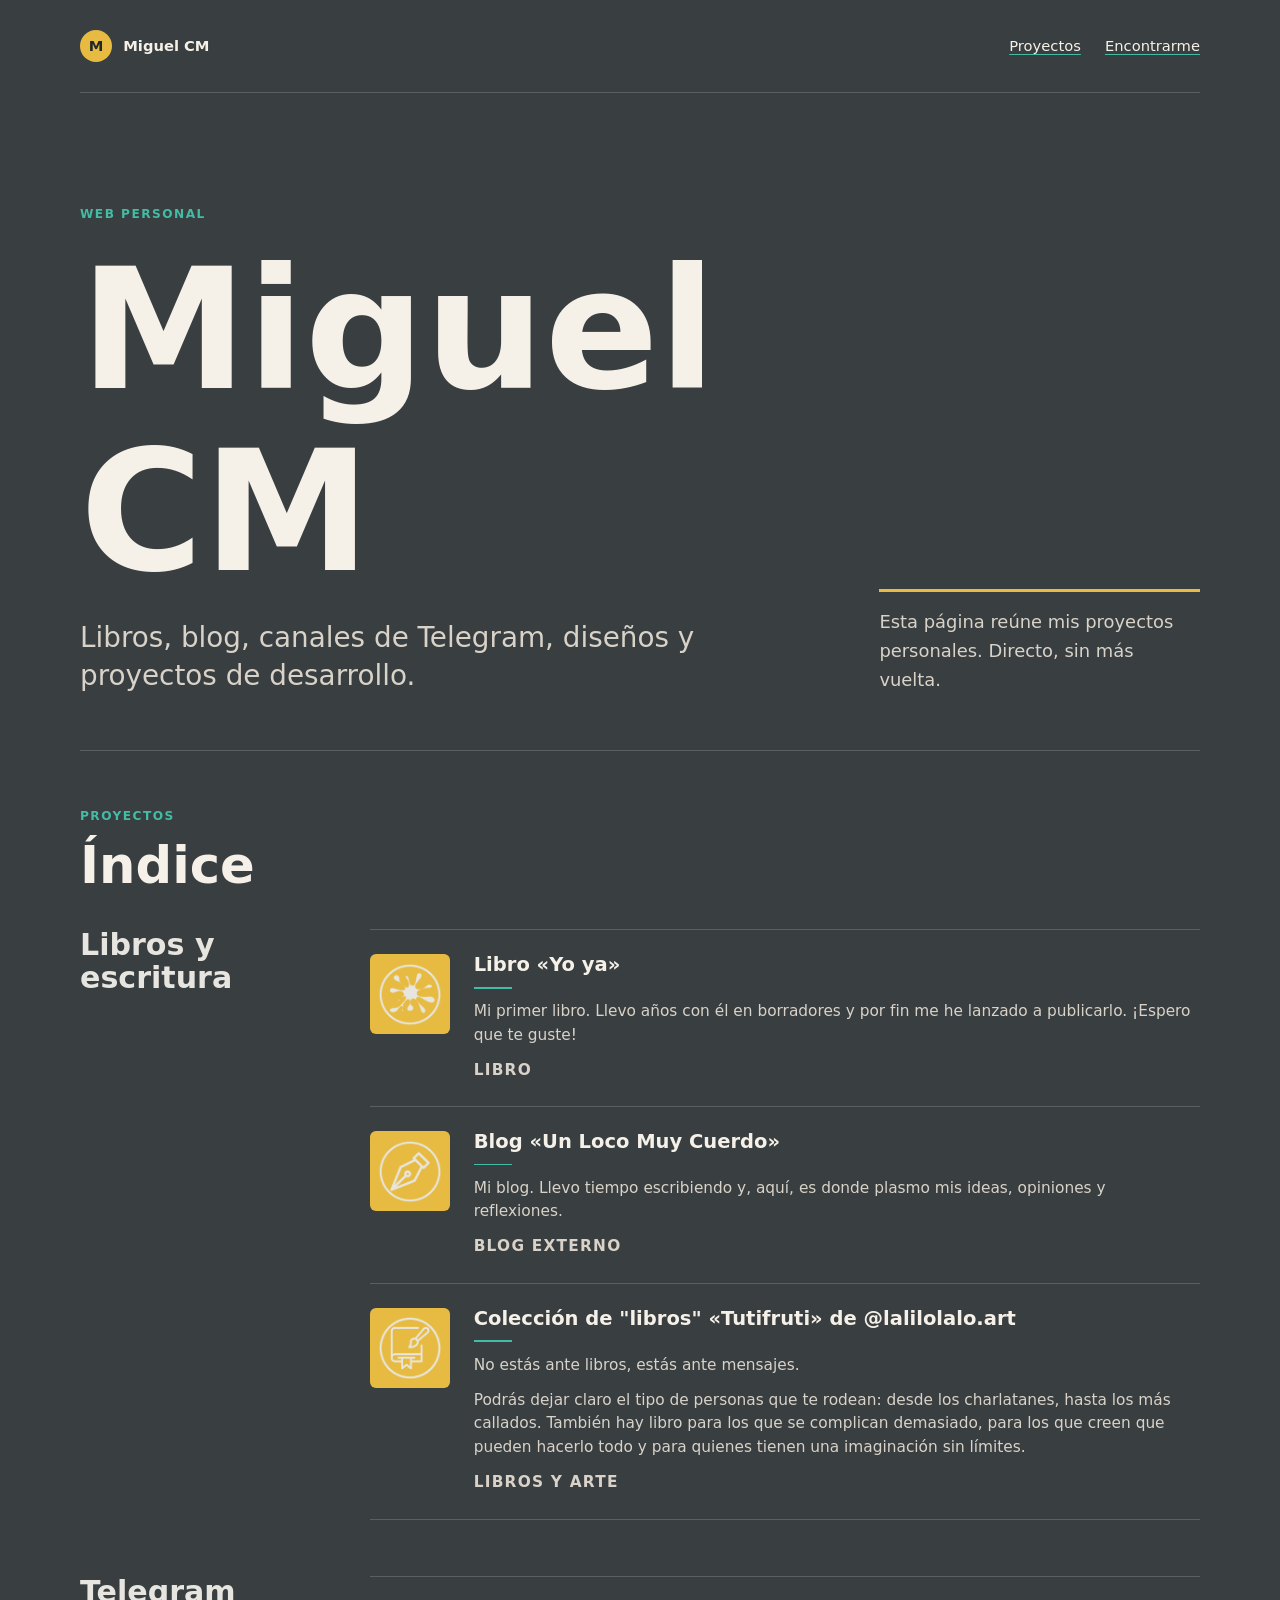
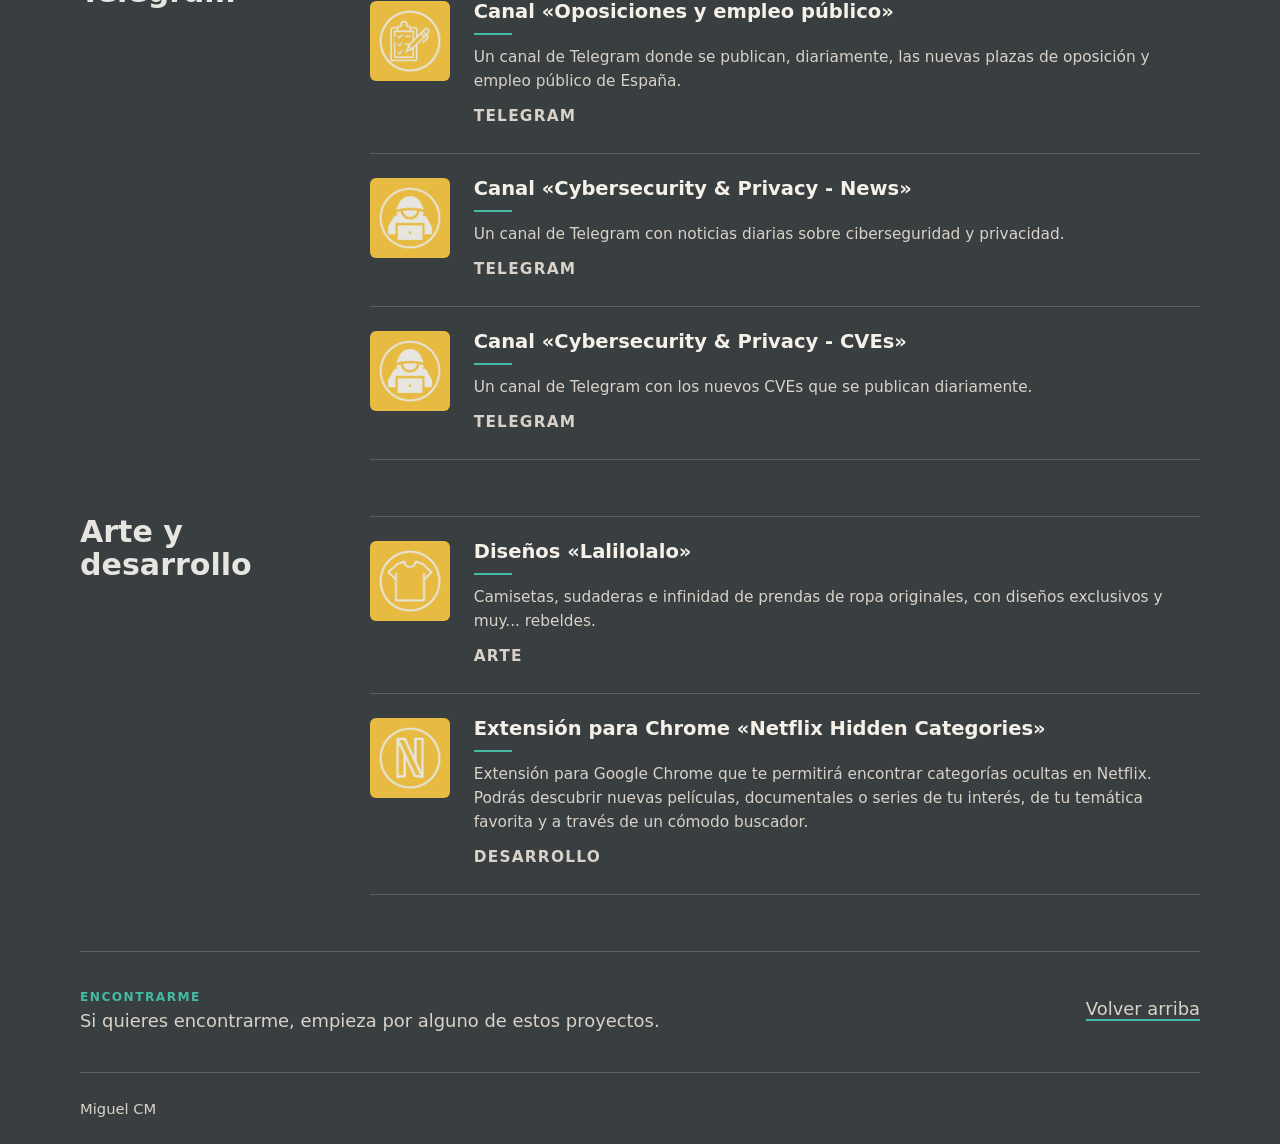
==== commit 71798dbf: "Complete website redesign" ====
--- a/index.html
+++ b/index.html
@@ -27,7 +27,7 @@
     <link rel="icon" type="image/png" sizes="32x32" href="assets/images/ico/favicon-32x32.png">
     <link rel="icon" type="image/png" sizes="16x16" href="assets/images/ico/favicon-16x16.png">
     <link rel="manifest" href="site.webmanifest">
-    <link rel="stylesheet" href="assets/css/styles.css">
+    <link rel="stylesheet" href="assets/css/styles.css?v=footer-11">
 
     <script type="application/ld+json">
       {
@@ -113,7 +113,7 @@
                 <article class="project">
                   <img src="assets/images/libros-yoya.png" width="1124" height="1124" alt="" loading="lazy" decoding="async">
                   <div>
-                    <h4><a href="/yo-ya/">Libro «Yo ya»</a></h4>
+                    <h4><a href="/yo-ya/index.html">Libro «Yo ya»</a></h4>
                     <p>Mi primer libro. Llevo años con él en borradores y por fin me he lanzado a publicarlo. ¡Espero que te guste!</p>
                     <p class="project__meta">Libro</p>
                   </div>
@@ -206,14 +206,18 @@
           </section>
         </div>
       </section>
+
+      <section class="contact-section" id="encontrarme" aria-labelledby="encontrarme-titulo">
+        <div>
+          <h2 class="eyebrow" id="encontrarme-titulo">Encontrarme</h2>
+          <p>Si quieres encontrarme, empieza por alguno de estos proyectos.</p>
+        </div>
+        <a href="#contenido">Volver arriba</a>
+      </section>
     </main>
 
-    <footer class="site-footer" id="encontrarme">
-      <div>
-        <p class="eyebrow">Encontrarme</p>
-        <p>Si quieres encontrarme, empieza por alguno de estos proyectos.</p>
-      </div>
-      <a href="#contenido">Volver arriba</a>
+    <footer class="site-footer">
+      <p>Miguel CM</p>
     </footer>
   </body>
 </html>
--- a/assets/css/styles.css
+++ b/assets/css/styles.css
@@ -124,6 +124,7 @@
 .site-header,
 .hero,
 .section,
+.contact-section,
 .site-footer {
   inline-size: min(100% - clamp(2rem, 6vw, 5rem), var(--page-max));
   margin-inline: auto;
@@ -237,6 +238,15 @@
   font-weight: 800;
 }
 
+.contact-section .eyebrow {
+  color: var(--color-accent);
+  font-size: 0.76rem;
+  font-weight: 800;
+  letter-spacing: 0.12em;
+  line-height: 1.6;
+  text-transform: uppercase;
+}
+
 .project-groups {
   display: grid;
   gap: var(--space-6);
@@ -326,6 +336,7 @@
   text-transform: uppercase;
 }
 
+.contact-section,
 .site-footer {
   display: grid;
   gap: var(--space-4);
@@ -334,6 +345,7 @@
   color: var(--color-muted);
 }
 
+.contact-section a,
 .site-footer a {
   justify-self: start;
   min-block-size: 2.75rem;
@@ -341,6 +353,14 @@
   align-items: center;
 }
 
+.site-footer {
+  padding-block: var(--space-4);
+}
+
+.site-footer p {
+  color: var(--color-muted);
+}
+
 @media (min-width: 760px) {
   .hero {
     grid-template-columns: minmax(0, 1fr) minmax(16rem, 0.42fr);
@@ -361,9 +381,41 @@
     inline-size: 4.5rem;
   }
 
+  .contact-section,
   .site-footer {
     grid-template-columns: minmax(0, 1fr) auto;
     align-items: start;
+  }
+}
+
+@media (max-width: 759px) {
+  body::after {
+    content: "";
+    display: block;
+    block-size: 12rem;
+  }
+
+  .section--projects {
+    padding-bottom: 0;
+  }
+
+  .contact-section {
+    grid-template-columns: minmax(0, 1fr) auto;
+    align-items: start;
+    gap: var(--space-2) var(--space-3);
+    padding-block: var(--space-4);
+  }
+
+  .contact-section a {
+    grid-column: 2;
+    grid-row: 1;
+    align-self: start;
+  }
+
+  .contact-section > div {
+    grid-column: 1 / -1;
+    grid-row: 1;
+    padding-inline-end: 7rem;
   }
 }
 
